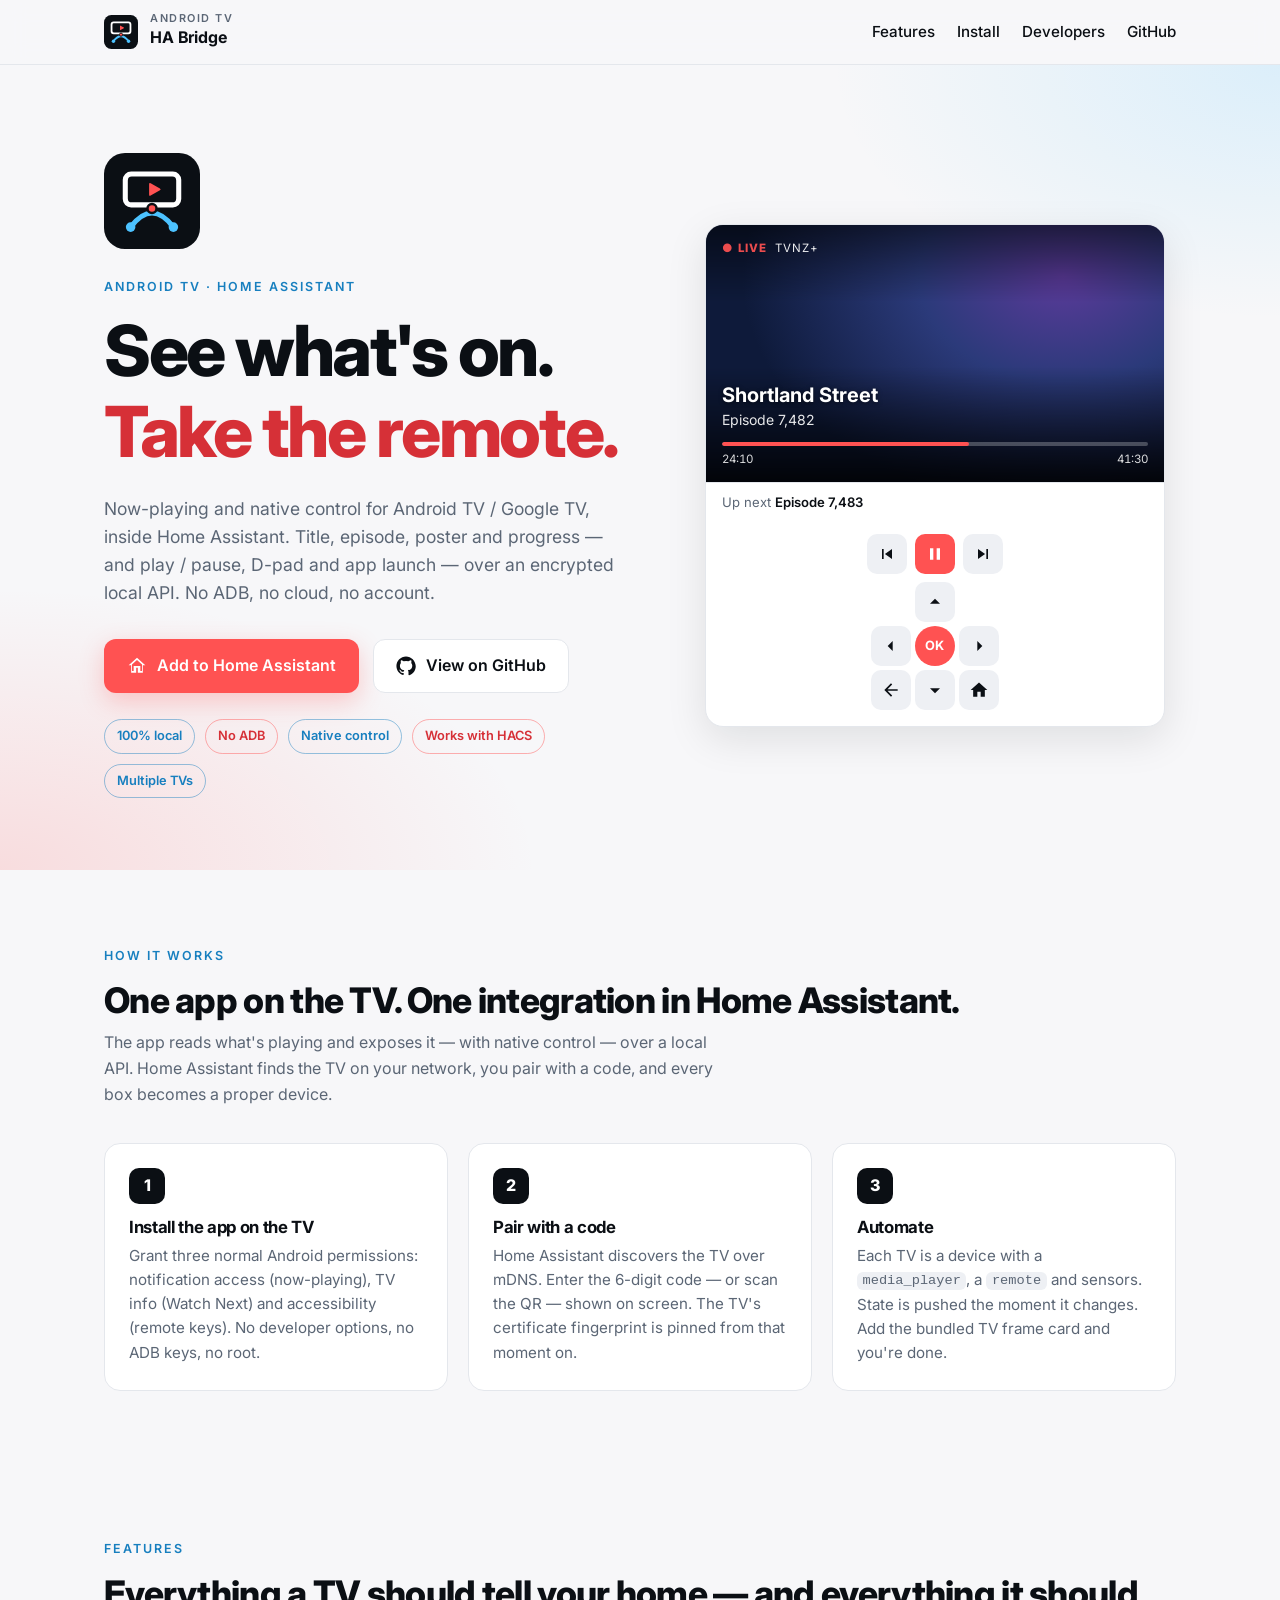
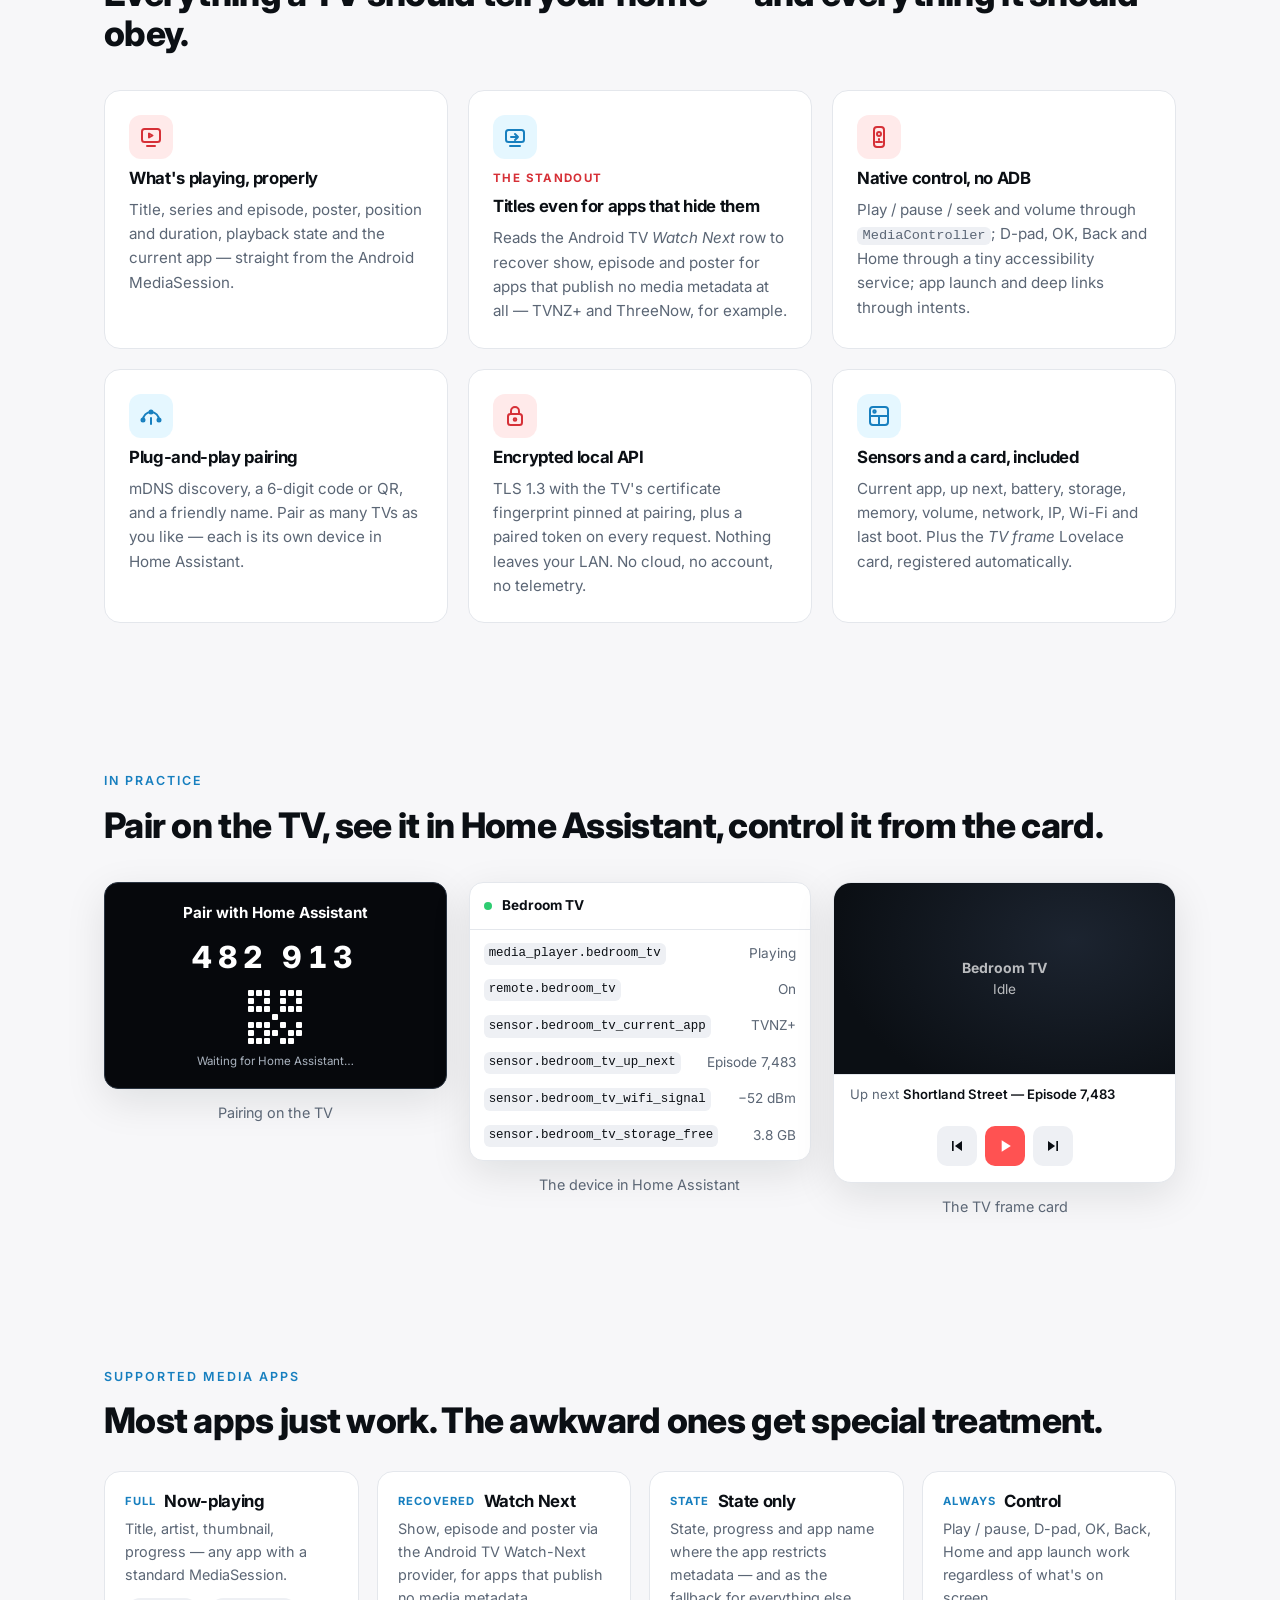
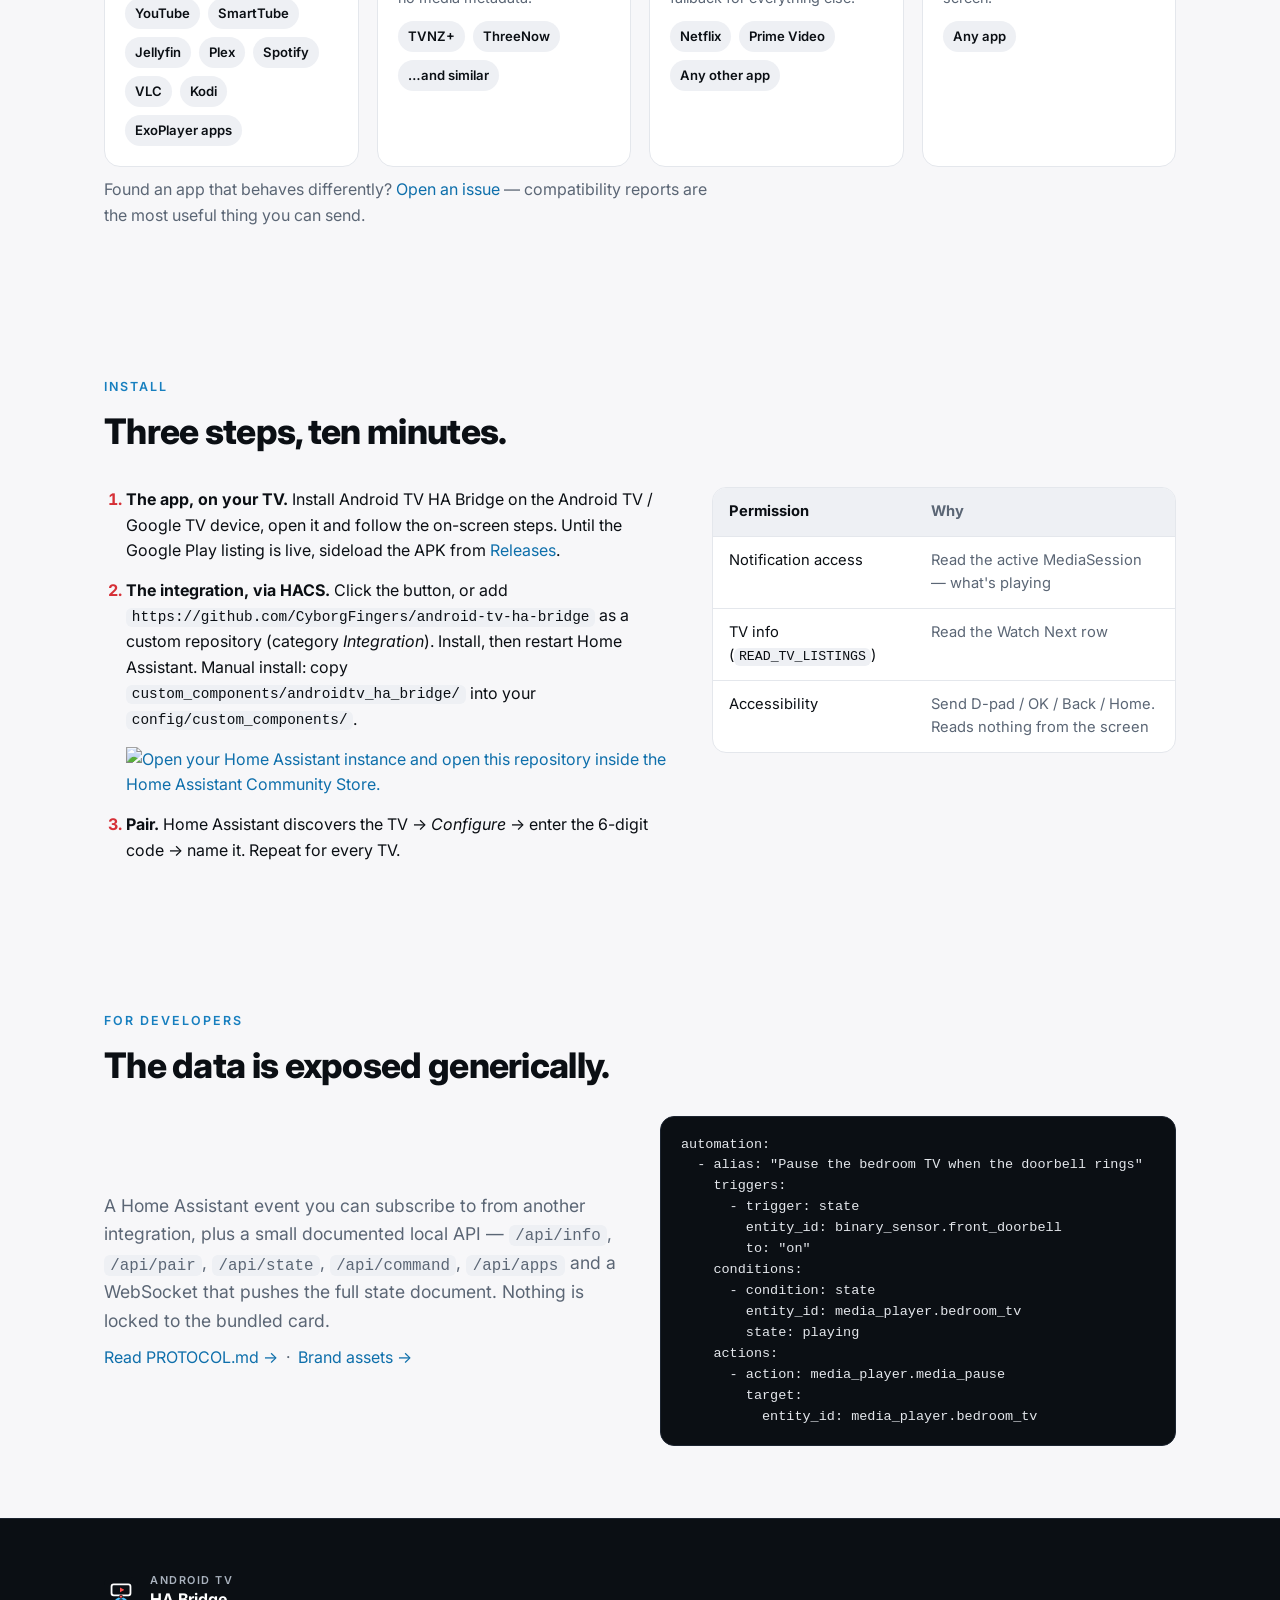
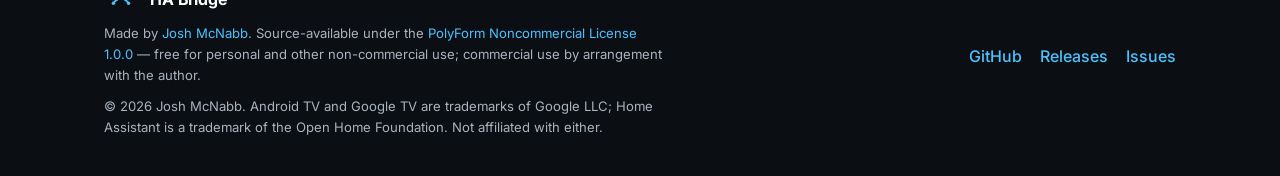
==== docs/index.html @ cc82b9ca "feat: Android TV HA Bridge v0.1.0 Android TV / Google TV app + Home Assistant integration that surfa" ====
<!doctype html>
<html lang="en">
<head>
<meta charset="utf-8">
<meta name="viewport" content="width=device-width, initial-scale=1">
<title>Android TV HA Bridge — See what's on. Take the remote.</title>
<meta name="description" content="Now-playing and native control for Android TV / Google TV inside Home Assistant. 100% local, no ADB, no cloud. Open source by Josh McNabb.">
<meta name="color-scheme" content="light dark">
<meta name="theme-color" content="#0B0F14">
<meta property="og:title" content="Android TV HA Bridge">
<meta property="og:description" content="See what's on. Take the remote. Now-playing and native control for Android TV, inside Home Assistant — 100% local.">
<meta property="og:type" content="website">
<link rel="icon" href="data:image/svg+xml,%3Csvg xmlns=%22http://www.w3.org/2000/svg%22 viewBox=%220 0 128 128%22%3E%3Cpath d=%22M28 0H100A28 28 0 0 1 128 28V100A28 28 0 0 1 100 128H28A28 28 0 0 1 0 100V28A28 28 0 0 1 28 0Z%22 fill=%22%230B0F14%22/%3E%3Cg transform=%22translate(16 14.8) scale(1.5)%22%3E%3Cpath d=%22M13.5 6.5H50.5A7.5 7.5 0 0 1 58 14V31A7.5 7.5 0 0 1 50.5 38.5H13.5A7.5 7.5 0 0 1 6 31V14A7.5 7.5 0 0 1 13.5 6.5Z%22 fill=%22%23FFFFFF%22/%3E%3Cpath d=%22M14 11H50A3.5 3.5 0 0 1 53.5 14.5V30.5A3.5 3.5 0 0 1 50 34H14A3.5 3.5 0 0 1 10.5 30.5V14.5A3.5 3.5 0 0 1 14 11Z%22 fill=%22%230B0F14%22/%3E%3Cpath d=%22M29.43 17.85Q29.43 16.25 30.82 17.04L39.04 21.71Q40.43 22.5 39.04 23.29L30.82 27.96Q29.43 28.75 29.43 27.15Z%22 fill=%22%23FF5252%22/%3E%3Cpath d=%22M13 56Q32 31 51 56%22 fill=%22none%22 stroke=%22%234CC2FF%22 stroke-width=%224.5%22 stroke-linecap=%22round%22/%3E%3Cpath d=%22M8.75 56A4.25 4.25 0 1 0 17.25 56A4.25 4.25 0 1 0 8.75 56Z%22 fill=%22%234CC2FF%22/%3E%3Cpath d=%22M46.75 56A4.25 4.25 0 1 0 55.25 56A4.25 4.25 0 1 0 46.75 56Z%22 fill=%22%234CC2FF%22/%3E%3Cpath d=%22M28 39.5A4 4 0 1 0 36 39.5A4 4 0 1 0 28 39.5Z%22 fill=%22%23FF5252%22 stroke=%22%230B0F14%22 stroke-width=%222.2%22/%3E%3C/g%3E%3C/svg%3E">
<link rel="preconnect" href="https://fonts.googleapis.com">
<link rel="preconnect" href="https://fonts.gstatic.com" crossorigin>
<link rel="stylesheet" href="https://fonts.googleapis.com/css2?family=Inter:wght@400;500;600;700;800&display=swap">
<style>
  /* ---- brand tokens (branding/BRAND.md) ---- */
  :root {
    --ink-950:#0B0F14; --ink-900:#141A22; --ink-800:#1C2430; --ink-700:#2A3441;
    --ink-500:#5B6675; --ink-300:#AAB3BF; --ink-100:#E4E7EC; --paper:#F7F7F9; --white:#FFFFFF;
    --coral-400:#FF5252; --coral-600:#D63037; --coral-700:#B8242B;
    --signal-400:#4CC2FF; --signal-600:#177FBF; --signal-700:#0E6FAB;

    --bg:var(--paper); --surface:var(--white); --border:var(--ink-100);
    --text:var(--ink-950); --muted:var(--ink-500);
    --accent:var(--coral-400); --accent-text:var(--coral-600); --accent-hover:var(--coral-700);
    --link:var(--signal-700); --bridge:var(--signal-600);
    --code-bg:#EEF0F4; --shadow:0 12px 40px rgba(11,15,20,.10);
    --font: Inter, ui-sans-serif, system-ui, -apple-system, "Segoe UI", Roboto, "Helvetica Neue", Arial, sans-serif;
    --mono: ui-monospace, SFMono-Regular, Menlo, Consolas, monospace;
  }
  @media (prefers-color-scheme: dark) {
    :root {
      --bg:var(--ink-950); --surface:var(--ink-900); --border:var(--ink-800);
      --text:var(--white); --muted:var(--ink-300);
      --accent-text:var(--coral-400); --accent-hover:#FF6B6B;
      --link:var(--signal-400); --bridge:var(--signal-400);
      --code-bg:#0F141B; --shadow:0 12px 40px rgba(0,0,0,.45);
    }
  }

  * { box-sizing: border-box; }
  html { scroll-behavior: smooth; }
  body { margin: 0; background: var(--bg); color: var(--text); font: 16px/1.6 var(--font);
    -webkit-font-smoothing: antialiased; text-rendering: optimizeLegibility; }
  a { color: var(--link); text-decoration: none; }
  a:hover { text-decoration: underline; }
  :focus-visible { outline: 3px solid var(--signal-400); outline-offset: 3px; border-radius: 6px; }
  h1, h2, h3 { line-height: 1.15; letter-spacing: -0.02em; margin: 0; }
  h2 { font-size: clamp(1.6rem, 1.2rem + 1.6vw, 2.2rem); font-weight: 800; }
  h3 { font-size: 1.05rem; font-weight: 700; }
  p { margin: 0; }
  code { font-family: var(--mono); font-size: .9em; background: var(--code-bg); padding: .1em .4em; border-radius: 6px; overflow-wrap: anywhere; }
  pre { margin: 0; background: var(--ink-950); color: #E4E7EC; border-radius: 14px; padding: 18px 20px;
    overflow-x: auto; font: 13.5px/1.55 var(--mono); border: 1px solid var(--ink-800); }
  pre code { background: none; padding: 0; font-size: inherit; }
  .wrap { max-width: 1120px; margin: 0 auto; padding: 0 24px; }
  section { padding: 72px 0; }
  .eyebrow { display: inline-block; font-size: .78rem; font-weight: 600; letter-spacing: .16em; text-transform: uppercase; color: var(--bridge); margin-bottom: 14px; }
  .lead { color: var(--muted); font-size: 1.1rem; max-width: 60ch; }
  .muted { color: var(--muted); }
  .kicker { margin-top: 10px; color: var(--muted); max-width: 62ch; }

  /* ---- nav ---- */
  .nav { position: sticky; top: 0; z-index: 10; backdrop-filter: saturate(160%) blur(12px);
    background: color-mix(in srgb, var(--bg) 82%, transparent); border-bottom: 1px solid var(--border); }
  .nav .wrap { display: flex; align-items: center; justify-content: space-between; height: 64px; gap: 16px; }
  .brand { display: flex; align-items: center; gap: 12px; color: var(--text); font-weight: 700; letter-spacing: -0.01em; }
  .brand:hover { text-decoration: none; }
  .brand .mark { width: 34px; height: 34px; }
  .brand small { display: block; font-size: .68rem; font-weight: 600; letter-spacing: .14em; color: var(--muted); line-height: 1.1; }
  .nav nav { display: flex; gap: 22px; font-weight: 500; font-size: .95rem; }
  .nav nav a { color: var(--text); }
  @media (max-width: 640px) { .nav nav a:not(.gh) { display: none; } }

  /* ---- buttons ---- */
  .btn { display: inline-flex; align-items: center; gap: 10px; padding: 13px 22px; border-radius: 12px; font-weight: 600;
    font-size: 1rem; border: 1px solid transparent; transition: transform .06s ease, background .15s ease; }
  .btn:hover { text-decoration: none; transform: translateY(-1px); }
  .btn:active { transform: translateY(0); }
  .btn-primary { background: var(--coral-400); color: var(--white); box-shadow: 0 8px 24px rgba(255,82,82,.28); }
  .btn-primary:hover { background: #FF6B6B; }
  .btn-secondary { background: var(--surface); color: var(--text); border-color: var(--border); }
  .btn-secondary:hover { border-color: var(--muted); }
  .btn svg { width: 20px; height: 20px; fill: currentColor; flex: none; }

  /* ---- hero ---- */
  .hero { padding: 88px 0 72px; position: relative; overflow: hidden; }
  .hero::before { content: ""; position: absolute; inset: 0; pointer-events: none;
    background:
      radial-gradient(60% 50% at 0% 100%, rgba(255,82,82,.16), transparent 70%),
      radial-gradient(50% 45% at 100% 0%, rgba(76,194,255,.16), transparent 70%); }
  .hero .wrap { position: relative; display: grid; grid-template-columns: 1.05fr .95fr; gap: 56px; align-items: center; }
  @media (max-width: 900px) { .hero .wrap { grid-template-columns: 1fr; gap: 40px; } .hero { padding-top: 56px; } }
  .hero .mark-lg { width: 96px; height: 96px; margin-bottom: 24px; display: block; }
  .hero h1 { font-size: clamp(2.5rem, 1.6rem + 4vw, 4.4rem); font-weight: 800; letter-spacing: -0.035em; }
  .hero h1 .accent { color: var(--accent-text); }
  .hero .lead { margin-top: 22px; }
  .cta { display: flex; flex-wrap: wrap; gap: 14px; margin-top: 32px; }
  .chips { display: flex; flex-wrap: wrap; gap: 10px; margin-top: 26px; }
  .chip { font-size: .8rem; font-weight: 600; padding: 6px 12px; border-radius: 999px; border: 1px solid; }
  .chip.blue { color: var(--bridge); border-color: color-mix(in srgb, var(--bridge) 45%, transparent); }
  .chip.coral { color: var(--accent-text); border-color: color-mix(in srgb, var(--coral-400) 45%, transparent); }

  /* ---- TV frame card mockup ---- */
  .tvcard { background: var(--surface); border: 1px solid var(--border); border-radius: 18px; overflow: hidden;
    box-shadow: var(--shadow); font-size: 14px; max-width: 460px; margin: 0 auto; width: 100%; }
  .frame { position: relative; aspect-ratio: 16/9; color: #fff; display: flex; flex-direction: column; justify-content: space-between;
    padding: 14px 16px; background:
      linear-gradient(180deg, rgba(0,0,0,.55) 0%, rgba(0,0,0,0) 30%, rgba(0,0,0,0) 55%, rgba(0,0,0,.85) 100%),
      radial-gradient(70% 90% at 78% 20%, #5b3a9a 0%, #2b3a7a 45%, #0e1a3a 100%); }
  .frame .app { font-size: .72rem; letter-spacing: .08em; text-transform: uppercase; opacity: .92; display: flex; gap: 8px; align-items: center; }
  .frame .live { color: var(--coral-400); font-weight: 800; }
  .frame .title { font-size: 1.25rem; font-weight: 700; line-height: 1.15; text-shadow: 0 1px 4px rgba(0,0,0,.6); }
  .frame .sub { opacity: .9; margin-top: 2px; }
  .bar { height: 4px; border-radius: 2px; background: rgba(255,255,255,.25); margin: 10px 0 4px; overflow: hidden; }
  .bar span { display: block; height: 100%; width: 58%; background: var(--coral-400); border-radius: 2px; }
  .times { display: flex; justify-content: space-between; font-size: .72rem; opacity: .85; font-variant-numeric: tabular-nums; }
  .upnext { padding: 9px 16px; font-size: .82rem; color: var(--muted); border-top: 1px solid var(--border); }
  .upnext b { color: var(--text); font-weight: 600; }
  .controls { display: grid; gap: 8px; padding: 12px 16px 16px; }
  .row { display: flex; justify-content: center; gap: 8px; }
  .k { width: 40px; height: 40px; border-radius: 10px; background: var(--code-bg); display: inline-flex; align-items: center; justify-content: center; }
  .k svg { width: 20px; height: 20px; fill: var(--text); }
  .k.pp { background: var(--coral-400); } .k.pp svg { fill: #fff; }
  .dpad { display: grid; grid-template-columns: repeat(3, 40px); grid-template-rows: repeat(3, 40px); gap: 4px; justify-content: center; }
  .k.ok { border-radius: 50%; background: var(--coral-400); color: #fff; font-weight: 700; font-size: .8rem; }
  .sp { visibility: hidden; }

  /* ---- steps ---- */
  .steps { display: grid; grid-template-columns: repeat(3, 1fr); gap: 20px; margin-top: 36px; }
  @media (max-width: 800px) { .steps { grid-template-columns: 1fr; } }
  .step { background: var(--surface); border: 1px solid var(--border); border-radius: 16px; padding: 24px; }
  .step .n { width: 36px; height: 36px; border-radius: 10px; background: var(--ink-950); color: #fff; display: inline-flex; align-items: center; justify-content: center; font-weight: 800; margin-bottom: 14px; }
  @media (prefers-color-scheme: dark) { .step .n { background: var(--coral-400); } }
  .step p { color: var(--muted); margin-top: 6px; font-size: .95rem; }

  /* ---- features ---- */
  .grid { display: grid; grid-template-columns: repeat(auto-fit, minmax(min(300px, 100%), 1fr)); gap: 20px; margin-top: 36px; }
  .feat { background: var(--surface); border: 1px solid var(--border); border-radius: 16px; padding: 24px; display: flex; flex-direction: column; gap: 10px; }
  .feat .ic { width: 44px; height: 44px; border-radius: 12px; display: inline-flex; align-items: center; justify-content: center;
    background: color-mix(in srgb, var(--coral-400) 12%, transparent); }
  .feat .ic svg { width: 24px; height: 24px; fill: none; stroke: var(--accent-text); stroke-width: 2; stroke-linecap: round; stroke-linejoin: round; }
  .feat .ic.blue { background: color-mix(in srgb, var(--signal-400) 14%, transparent); } .feat .ic.blue svg { stroke: var(--bridge); }
  .feat p { color: var(--muted); font-size: .95rem; }
  .feat .star { font-size: .72rem; font-weight: 700; letter-spacing: .12em; text-transform: uppercase; color: var(--accent-text); }

  /* ---- screens ---- */
  .screens { display: grid; grid-template-columns: repeat(3, 1fr); gap: 22px; margin-top: 36px; align-items: start; }
  @media (max-width: 900px) { .screens { grid-template-columns: 1fr; max-width: 460px; margin-left: auto; margin-right: auto; } }
  .screens > * { min-width: 0; }
  .shot { display: flex; flex-direction: column; gap: 12px; margin: 0; }
  .shot figcaption { font-size: .9rem; color: var(--muted); text-align: center; }
  .tv { background: #06080c; border-radius: 14px; border: 1px solid var(--ink-700); aspect-ratio: 16/9; color: #fff; padding: 18px;
    display: flex; flex-direction: column; align-items: center; justify-content: center; text-align: center; gap: 8px; box-shadow: var(--shadow); }
  .tv .t { font-weight: 700; font-size: .95rem; }
  .tv .code { font-size: 1.9rem; font-weight: 800; letter-spacing: .18em; font-variant-numeric: tabular-nums; }
  .tv .qr { display: grid; grid-template-columns: repeat(7, 6px); gap: 2px; }
  .tv .qr i { width: 6px; height: 6px; background: #fff; border-radius: 1px; }
  .tv .qr i.o { background: transparent; }
  .tv .w { font-size: .72rem; color: var(--ink-300); }
  .ha { background: var(--surface); border: 1px solid var(--border); border-radius: 14px; box-shadow: var(--shadow); overflow: hidden; font-size: .85rem; }
  .ha .hd { padding: 12px 14px; border-bottom: 1px solid var(--border); display: flex; align-items: center; gap: 10px; font-weight: 700; }
  .ha .hd .dot { width: 8px; height: 8px; border-radius: 50%; background: #2ecc71; }
  .ha ul { list-style: none; margin: 0; padding: 6px 0; }
  .ha li { display: flex; justify-content: space-between; gap: 10px; padding: 7px 14px; }
  .ha li code { font-size: .78rem; min-width: 0; overflow: hidden; text-overflow: ellipsis; white-space: nowrap; }
  .ha li span { color: var(--muted); white-space: nowrap; }

  /* ---- apps ---- */
  .apps { display: grid; grid-template-columns: repeat(auto-fit, minmax(min(240px, 100%), 1fr)); gap: 18px; margin-top: 30px; }
  .lvl { background: var(--surface); border: 1px solid var(--border); border-radius: 16px; padding: 20px; }
  .lvl h3 { display: flex; align-items: center; gap: 8px; }
  .lvl .tag { font-size: .7rem; font-weight: 700; letter-spacing: .1em; text-transform: uppercase; color: var(--bridge); }
  .lvl p { color: var(--muted); font-size: .9rem; margin: 6px 0 12px; }
  .lvl .list { display: flex; flex-wrap: wrap; gap: 8px; }
  .lvl .list span { font-size: .82rem; font-weight: 600; padding: 5px 10px; border-radius: 999px; background: var(--code-bg); }

  /* ---- install ---- */
  .install { display: grid; grid-template-columns: 1.1fr .9fr; gap: 40px; align-items: start; margin-top: 36px; }
  @media (max-width: 900px) { .install { grid-template-columns: 1fr; } }
  .install ol { padding-left: 22px; margin: 0; display: grid; gap: 14px; }
  .install li::marker { font-weight: 700; color: var(--accent-text); }
  .install .badge { margin: 14px 0 0; display: block; }
  .install .badge img { display: block; max-width: 100%; height: auto; }
  .perm { border: 1px solid var(--border); border-radius: 14px; overflow: hidden; background: var(--surface); }
  .perm div { display: grid; grid-template-columns: 1fr 1.2fr; gap: 12px; padding: 12px 16px; font-size: .92rem; border-top: 1px solid var(--border); }
  .perm div:first-child { border-top: 0; font-weight: 700; background: var(--code-bg); }
  .perm div span:last-child { color: var(--muted); }

  /* ---- dev ---- */
  .dev { display: grid; grid-template-columns: 1fr 1fr; gap: 40px; align-items: center; margin-top: 30px; }
  .dev > *, .install > *, .hero .wrap > * { min-width: 0; } /* let the code block scroll instead of widening its grid track */
  @media (max-width: 900px) { .dev { grid-template-columns: 1fr; } }

  /* ---- footer ---- */
  footer { background: var(--ink-950); color: var(--ink-300); padding: 56px 0 40px; border-top: 1px solid var(--ink-800); }
  footer .wrap { display: grid; grid-template-columns: 1fr auto; gap: 24px; align-items: center; }
  @media (max-width: 720px) { footer .wrap { grid-template-columns: 1fr; } }
  footer a { color: var(--signal-400); }
  footer .brand { color: #fff; }
  footer .brand small { color: var(--ink-300); }
  footer .fine { font-size: .82rem; margin-top: 10px; max-width: 70ch; }
  footer .links { display: flex; gap: 18px; font-weight: 500; }
  @media (prefers-reduced-motion: reduce) { html { scroll-behavior: auto; } .btn { transition: none; } }
</style>
</head>
<body>

<svg width="0" height="0" style="position:absolute" aria-hidden="true">
  <symbol id="mark" viewBox="0 0 64 64">
    <path d="M13.5 6.5H50.5A7.5 7.5 0 0 1 58 14V31A7.5 7.5 0 0 1 50.5 38.5H13.5A7.5 7.5 0 0 1 6 31V14A7.5 7.5 0 0 1 13.5 6.5Z" fill="var(--mark-fg, #fff)"/>
    <path d="M14 11H50A3.5 3.5 0 0 1 53.5 14.5V30.5A3.5 3.5 0 0 1 50 34H14A3.5 3.5 0 0 1 10.5 30.5V14.5A3.5 3.5 0 0 1 14 11Z" fill="var(--mark-bg, #0B0F14)"/>
    <path d="M29.43 17.85Q29.43 16.25 30.82 17.04L39.04 21.71Q40.43 22.5 39.04 23.29L30.82 27.96Q29.43 28.75 29.43 27.15Z" fill="#FF5252"/>
    <path d="M13 56Q32 31 51 56" fill="none" stroke="var(--mark-bridge, #4CC2FF)" stroke-width="4.5" stroke-linecap="round"/>
    <path d="M8.75 56A4.25 4.25 0 1 0 17.25 56A4.25 4.25 0 1 0 8.75 56Z" fill="var(--mark-bridge, #4CC2FF)"/>
    <path d="M46.75 56A4.25 4.25 0 1 0 55.25 56A4.25 4.25 0 1 0 46.75 56Z" fill="var(--mark-bridge, #4CC2FF)"/>
    <path d="M28 39.5A4 4 0 1 0 36 39.5A4 4 0 1 0 28 39.5Z" fill="#FF5252" stroke="var(--mark-bg, #0B0F14)" stroke-width="2.2"/>
  </symbol>
  <symbol id="tile" viewBox="0 0 128 128">
    <path d="M28 0H100A28 28 0 0 1 128 28V100A28 28 0 0 1 100 128H28A28 28 0 0 1 0 100V28A28 28 0 0 1 28 0Z" fill="#0B0F14"/>
    <use href="#mark" x="16" y="14.8" width="96" height="96"/>
  </symbol>
</svg>

<header class="nav">
  <div class="wrap">
    <a class="brand" href="#top" aria-label="Android TV HA Bridge — home">
      <svg class="mark" aria-hidden="true"><use href="#tile"/></svg>
      <span><small>ANDROID TV</small>HA Bridge</span>
    </a>
    <nav aria-label="Site">
      <a href="#features">Features</a>
      <a href="#install">Install</a>
      <a href="#developers">Developers</a>
      <a class="gh" href="https://github.com/CyborgFingers/android-tv-ha-bridge">GitHub</a>
    </nav>
  </div>
</header>

<main id="top">
  <section class="hero">
    <div class="wrap">
      <div>
        <svg class="mark-lg" role="img" aria-label="Android TV HA Bridge mark"><use href="#tile"/></svg>
        <span class="eyebrow">Android TV · Home Assistant</span>
        <h1>See what's on.<br><span class="accent">Take the remote.</span></h1>
        <p class="lead">Now-playing and native control for Android TV / Google TV, inside Home Assistant. Title, episode, poster and progress — and play / pause, D-pad and app launch — over an encrypted local API. No ADB, no cloud, no account.</p>
        <div class="cta">
          <a class="btn btn-primary" href="https://my.home-assistant.io/redirect/hacs_repository/?owner=CyborgFingers&amp;repository=android-tv-ha-bridge&amp;category=integration">
            <svg viewBox="0 0 24 24" aria-hidden="true"><path d="M12 2 2 11h3v9h6v-6h2v6h6v-9h3L12 2zm0 2.7 6 5.4V18h-2v-6H8v6H6V10.1l6-5.4z"/></svg>
            Add to Home Assistant
          </a>
          <a class="btn btn-secondary" href="https://github.com/CyborgFingers/android-tv-ha-bridge">
            <svg viewBox="0 0 24 24" aria-hidden="true"><path d="M12 .5C5.7.5.5 5.7.5 12c0 5.1 3.3 9.4 7.9 10.9.6.1.8-.3.8-.6v-2c-3.2.7-3.9-1.4-3.9-1.4-.5-1.3-1.3-1.7-1.3-1.7-1-.7.1-.7.1-.7 1.2.1 1.8 1.2 1.8 1.2 1 1.8 2.7 1.3 3.4 1 .1-.8.4-1.3.7-1.6-2.6-.3-5.3-1.3-5.3-5.7 0-1.3.5-2.3 1.2-3.1-.1-.3-.5-1.5.1-3.1 0 0 1-.3 3.2 1.2a11 11 0 0 1 5.8 0c2.2-1.5 3.2-1.2 3.2-1.2.6 1.6.2 2.8.1 3.1.8.8 1.2 1.8 1.2 3.1 0 4.4-2.7 5.4-5.3 5.7.4.4.8 1.1.8 2.2v3.2c0 .3.2.7.8.6 4.6-1.5 7.9-5.8 7.9-10.9C23.5 5.7 18.3.5 12 .5z"/></svg>
            View on GitHub
          </a>
        </div>
        <div class="chips" aria-label="Highlights">
          <span class="chip blue">100% local</span>
          <span class="chip coral">No ADB</span>
          <span class="chip blue">Native control</span>
          <span class="chip coral">Works with HACS</span>
          <span class="chip blue">Multiple TVs</span>
        </div>
      </div>

      <div class="tvcard" role="img" aria-label="Mockup of the TV frame card: Shortland Street playing on TVNZ+, 24:10 of 41:30, with transport controls and a D-pad">
        <div class="frame">
          <div class="app"><span class="live">● LIVE</span><span>TVNZ+</span></div>
          <div>
            <div class="title">Shortland Street</div>
            <div class="sub">Episode 7,482</div>
            <div class="bar"><span></span></div>
            <div class="times"><span>24:10</span><span>41:30</span></div>
          </div>
        </div>
        <div class="upnext">Up next <b>Episode 7,483</b></div>
        <div class="controls" aria-hidden="true">
          <div class="row">
            <span class="k"><svg viewBox="0 0 24 24"><path d="M6 6h2v12H6zm3.5 6l8.5 6V6z"/></svg></span>
            <span class="k pp"><svg viewBox="0 0 24 24"><path d="M6 5h4v14H6zm8 0h4v14h-4z"/></svg></span>
            <span class="k"><svg viewBox="0 0 24 24"><path d="M16 6h2v12h-2zM6 18l8.5-6L6 6z"/></svg></span>
          </div>
          <div class="dpad">
            <span class="sp"></span><span class="k"><svg viewBox="0 0 24 24"><path d="M12 8l6 6H6z"/></svg></span><span class="sp"></span>
            <span class="k"><svg viewBox="0 0 24 24"><path d="M8 12l6-6v12z"/></svg></span><span class="k ok">OK</span><span class="k"><svg viewBox="0 0 24 24"><path d="M16 12l-6 6V6z"/></svg></span>
            <span class="k"><svg viewBox="0 0 24 24"><path d="M20 11H7.8l5.6-5.6L12 4l-8 8 8 8 1.4-1.4L7.8 13H20z"/></svg></span><span class="k"><svg viewBox="0 0 24 24"><path d="M12 16l-6-6h12z"/></svg></span><span class="k"><svg viewBox="0 0 24 24"><path d="M10 20v-6h4v6h5v-8h3L12 3 2 12h3v8z"/></svg></span>
          </div>
        </div>
      </div>
    </div>
  </section>

  <section id="how">
    <div class="wrap">
      <span class="eyebrow">How it works</span>
      <h2>One app on the TV. One integration in Home Assistant.</h2>
      <p class="kicker">The app reads what's playing and exposes it — with native control — over a local API. Home Assistant finds the TV on your network, you pair with a code, and every box becomes a proper device.</p>
      <div class="steps">
        <div class="step"><span class="n">1</span><h3>Install the app on the TV</h3><p>Grant three normal Android permissions: notification access (now-playing), TV info (Watch Next) and accessibility (remote keys). No developer options, no ADB keys, no root.</p></div>
        <div class="step"><span class="n">2</span><h3>Pair with a code</h3><p>Home Assistant discovers the TV over mDNS. Enter the 6-digit code — or scan the QR — shown on screen. The TV's certificate fingerprint is pinned from that moment on.</p></div>
        <div class="step"><span class="n">3</span><h3>Automate</h3><p>Each TV is a device with a <code>media_player</code>, a <code>remote</code> and sensors. State is pushed the moment it changes. Add the bundled TV frame card and you're done.</p></div>
      </div>
    </div>
  </section>

  <section id="features">
    <div class="wrap">
      <span class="eyebrow">Features</span>
      <h2>Everything a TV should tell your home — and everything it should obey.</h2>
      <div class="grid">
        <div class="feat">
          <span class="ic"><svg viewBox="0 0 24 24"><rect x="3" y="4" width="18" height="13" rx="2.5"/><path d="M10 8.5v4l3.5-2z"/><path d="M8 21h8"/></svg></span>
          <h3>What's playing, properly</h3>
          <p>Title, series and episode, poster, position and duration, playback state and the current app — straight from the Android MediaSession.</p>
        </div>
        <div class="feat">
          <span class="ic blue"><svg viewBox="0 0 24 24"><rect x="3" y="5" width="18" height="12" rx="2.5"/><path d="M7 21h10M12 9l3 3-3 3M8 12h7"/></svg></span>
          <span class="star">The standout</span>
          <h3>Titles even for apps that hide them</h3>
          <p>Reads the Android TV <em>Watch Next</em> row to recover show, episode and poster for apps that publish no media metadata at all — TVNZ+ and ThreeNow, for example.</p>
        </div>
        <div class="feat">
          <span class="ic"><svg viewBox="0 0 24 24"><rect x="7" y="2" width="10" height="20" rx="3"/><circle cx="12" cy="9" r="2"/><path d="M12 14v1M9 17h6"/></svg></span>
          <h3>Native control, no ADB</h3>
          <p>Play / pause / seek and volume through <code>MediaController</code>; D-pad, OK, Back and Home through a tiny accessibility service; app launch and deep links through intents.</p>
        </div>
        <div class="feat">
          <span class="ic blue"><svg viewBox="0 0 24 24"><path d="M4 16a8 8 0 0 1 16 0"/><circle cx="4" cy="16" r="1.5"/><circle cx="20" cy="16" r="1.5"/><circle cx="12" cy="8" r="1.5"/><path d="M12 20v-6"/></svg></span>
          <h3>Plug-and-play pairing</h3>
          <p>mDNS discovery, a 6-digit code or QR, and a friendly name. Pair as many TVs as you like — each is its own device in Home Assistant.</p>
        </div>
        <div class="feat">
          <span class="ic"><svg viewBox="0 0 24 24"><rect x="5" y="10" width="14" height="11" rx="2.5"/><path d="M8 10V7a4 4 0 0 1 8 0v3"/><circle cx="12" cy="15.5" r="1.3"/></svg></span>
          <h3>Encrypted local API</h3>
          <p>TLS 1.3 with the TV's certificate fingerprint pinned at pairing, plus a paired token on every request. Nothing leaves your LAN. No cloud, no account, no telemetry.</p>
        </div>
        <div class="feat">
          <span class="ic blue"><svg viewBox="0 0 24 24"><rect x="3" y="3" width="18" height="18" rx="3"/><path d="M3 12h18M12 12v9"/><circle cx="7.5" cy="7.5" r="1.2"/></svg></span>
          <h3>Sensors and a card, included</h3>
          <p>Current app, up next, battery, storage, memory, volume, network, IP, Wi-Fi and last boot. Plus the <em>TV frame</em> Lovelace card, registered automatically.</p>
        </div>
      </div>
    </div>
  </section>

  <section id="screens">
    <div class="wrap">
      <span class="eyebrow">In practice</span>
      <h2>Pair on the TV, see it in Home Assistant, control it from the card.</h2>
      <div class="screens">
        <figure class="shot">
          <div class="tv" role="img" aria-label="Mockup of the pairing screen on the TV showing a 6-digit code and a QR code">
            <div class="t">Pair with Home Assistant</div>
            <div class="code">482 913</div>
            <div class="qr" aria-hidden="true">
              <i></i><i></i><i></i><i class="o"></i><i></i><i></i><i></i>
              <i></i><i class="o"></i><i></i><i class="o"></i><i></i><i class="o"></i><i></i>
              <i></i><i></i><i></i><i class="o"></i><i></i><i></i><i></i>
              <i class="o"></i><i class="o"></i><i class="o"></i><i></i><i class="o"></i><i class="o"></i><i class="o"></i>
              <i></i><i></i><i></i><i class="o"></i><i></i><i class="o"></i><i></i>
              <i></i><i class="o"></i><i></i><i></i><i class="o"></i><i></i><i></i>
              <i></i><i></i><i></i><i class="o"></i><i></i><i></i><i class="o"></i>
            </div>
            <div class="w">Waiting for Home Assistant…</div>
          </div>
          <figcaption>Pairing on the TV</figcaption>
        </figure>
        <figure class="shot">
          <div class="ha" role="img" aria-label="Mockup of the device page in Home Assistant listing the media player, remote and sensor entities of Bedroom TV">
            <div class="hd"><span class="dot"></span>Bedroom TV</div>
            <ul>
              <li><code>media_player.bedroom_tv</code><span>Playing</span></li>
              <li><code>remote.bedroom_tv</code><span>On</span></li>
              <li><code>sensor.bedroom_tv_current_app</code><span>TVNZ+</span></li>
              <li><code>sensor.bedroom_tv_up_next</code><span>Episode 7,483</span></li>
              <li><code>sensor.bedroom_tv_wifi_signal</code><span>−52 dBm</span></li>
              <li><code>sensor.bedroom_tv_storage_free</code><span>3.8 GB</span></li>
            </ul>
          </div>
          <figcaption>The device in Home Assistant</figcaption>
        </figure>
        <figure class="shot">
          <div class="tvcard" style="max-width:none" role="img" aria-label="Mockup of the TV frame card in its idle state, with Up next shown">
            <div class="frame" style="background:radial-gradient(70% 90% at 70% 30%, #1c2430 0%, #0b0f14 100%); align-items:center; justify-content:center">
              <div style="text-align:center; opacity:.7"><div style="font-weight:700">Bedroom TV</div><div style="font-size:.85rem">Idle</div></div>
            </div>
            <div class="upnext">Up next <b>Shortland Street — Episode 7,483</b></div>
            <div class="controls" aria-hidden="true">
              <div class="row">
                <span class="k"><svg viewBox="0 0 24 24"><path d="M6 6h2v12H6zm3.5 6l8.5 6V6z"/></svg></span>
                <span class="k pp"><svg viewBox="0 0 24 24"><path d="M8 5v14l11-7z"/></svg></span>
                <span class="k"><svg viewBox="0 0 24 24"><path d="M16 6h2v12h-2zM6 18l8.5-6L6 6z"/></svg></span>
              </div>
            </div>
          </div>
          <figcaption>The TV frame card</figcaption>
        </figure>
      </div>
    </div>
  </section>

  <section id="apps">
    <div class="wrap">
      <span class="eyebrow">Supported media apps</span>
      <h2>Most apps just work. The awkward ones get special treatment.</h2>
      <div class="apps">
        <div class="lvl"><h3><span class="tag">Full</span>Now-playing</h3><p>Title, artist, thumbnail, progress — any app with a standard MediaSession.</p><div class="list"><span>YouTube</span><span>SmartTube</span><span>Jellyfin</span><span>Plex</span><span>Spotify</span><span>VLC</span><span>Kodi</span><span>ExoPlayer apps</span></div></div>
        <div class="lvl"><h3><span class="tag">Recovered</span>Watch Next</h3><p>Show, episode and poster via the Android TV Watch-Next provider, for apps that publish no media metadata.</p><div class="list"><span>TVNZ+</span><span>ThreeNow</span><span>…and similar</span></div></div>
        <div class="lvl"><h3><span class="tag">State</span>State only</h3><p>State, progress and app name where the app restricts metadata — and as the fallback for everything else.</p><div class="list"><span>Netflix</span><span>Prime Video</span><span>Any other app</span></div></div>
        <div class="lvl"><h3><span class="tag">Always</span>Control</h3><p>Play / pause, D-pad, OK, Back, Home and app launch work regardless of what's on screen.</p><div class="list"><span>Any app</span></div></div>
      </div>
      <p class="kicker">Found an app that behaves differently? <a href="https://github.com/CyborgFingers/android-tv-ha-bridge/issues">Open an issue</a> — compatibility reports are the most useful thing you can send.</p>
    </div>
  </section>

  <section id="install">
    <div class="wrap">
      <span class="eyebrow">Install</span>
      <h2>Three steps, ten minutes.</h2>
      <div class="install">
        <ol>
          <li><strong>The app, on your TV.</strong> Install Android TV HA Bridge on the Android TV / Google TV device, open it and follow the on-screen steps. Until the Google Play listing is live, sideload the APK from <a href="https://github.com/CyborgFingers/android-tv-ha-bridge/releases">Releases</a>.</li>
          <li><strong>The integration, via HACS.</strong> Click the button, or add <code>https://github.com/CyborgFingers/android-tv-ha-bridge</code> as a custom repository (category <em>Integration</em>). Install, then restart Home Assistant. Manual install: copy <code>custom_components/androidtv_ha_bridge/</code> into your <code>config/custom_components/</code>.
            <a class="badge" href="https://my.home-assistant.io/redirect/hacs_repository/?owner=CyborgFingers&amp;repository=android-tv-ha-bridge&amp;category=integration"><img src="https://my.home-assistant.io/badges/hacs_repository.svg" alt="Open your Home Assistant instance and open this repository inside the Home Assistant Community Store." loading="lazy"></a>
          </li>
          <li><strong>Pair.</strong> Home Assistant discovers the TV → <em>Configure</em> → enter the 6-digit code → name it. Repeat for every TV.</li>
        </ol>
        <div class="perm" role="table" aria-label="Permissions the app asks for">
          <div role="row"><span role="columnheader">Permission</span><span role="columnheader">Why</span></div>
          <div role="row"><span role="cell">Notification access</span><span role="cell">Read the active MediaSession — what's playing</span></div>
          <div role="row"><span role="cell">TV info (<code>READ_TV_LISTINGS</code>)</span><span role="cell">Read the Watch Next row</span></div>
          <div role="row"><span role="cell">Accessibility</span><span role="cell">Send D-pad / OK / Back / Home. Reads nothing from the screen</span></div>
        </div>
      </div>
    </div>
  </section>

  <section id="developers">
    <div class="wrap">
      <span class="eyebrow">For developers</span>
      <h2>The data is exposed generically.</h2>
      <div class="dev">
        <div>
          <p class="lead">A Home Assistant event you can subscribe to from another integration, plus a small documented local API — <code>/api/info</code>, <code>/api/pair</code>, <code>/api/state</code>, <code>/api/command</code>, <code>/api/apps</code> and a WebSocket that pushes the full state document. Nothing is locked to the bundled card.</p>
          <p class="kicker"><a href="https://github.com/CyborgFingers/android-tv-ha-bridge/blob/main/PROTOCOL.md">Read PROTOCOL.md →</a> &nbsp;·&nbsp; <a href="https://github.com/CyborgFingers/android-tv-ha-bridge/blob/main/branding/BRAND.md">Brand assets →</a></p>
        </div>
<pre><code>automation:
  - alias: "Pause the bedroom TV when the doorbell rings"
    triggers:
      - trigger: state
        entity_id: binary_sensor.front_doorbell
        to: "on"
    conditions:
      - condition: state
        entity_id: media_player.bedroom_tv
        state: playing
    actions:
      - action: media_player.media_pause
        target:
          entity_id: media_player.bedroom_tv</code></pre>
      </div>
    </div>
  </section>
</main>

<footer>
  <div class="wrap">
    <div>
      <a class="brand" href="#top"><svg class="mark" aria-hidden="true"><use href="#tile"/></svg><span><small>ANDROID TV</small>HA Bridge</span></a>
      <p class="fine">Made by <a href="https://github.com/CyborgFingers">Josh McNabb</a>. Source-available under the <a href="https://github.com/CyborgFingers/android-tv-ha-bridge/blob/main/LICENSE">PolyForm Noncommercial License 1.0.0</a> — free for personal and other non-commercial use; commercial use by arrangement with the author.</p>
      <p class="fine">© 2026 Josh McNabb. Android TV and Google TV are trademarks of Google LLC; Home Assistant is a trademark of the Open Home Foundation. Not affiliated with either.</p>
    </div>
    <div class="links">
      <a href="https://github.com/CyborgFingers/android-tv-ha-bridge">GitHub</a>
      <a href="https://github.com/CyborgFingers/android-tv-ha-bridge/releases">Releases</a>
      <a href="https://github.com/CyborgFingers/android-tv-ha-bridge/issues">Issues</a>
    </div>
  </div>
</footer>

</body>
</html>
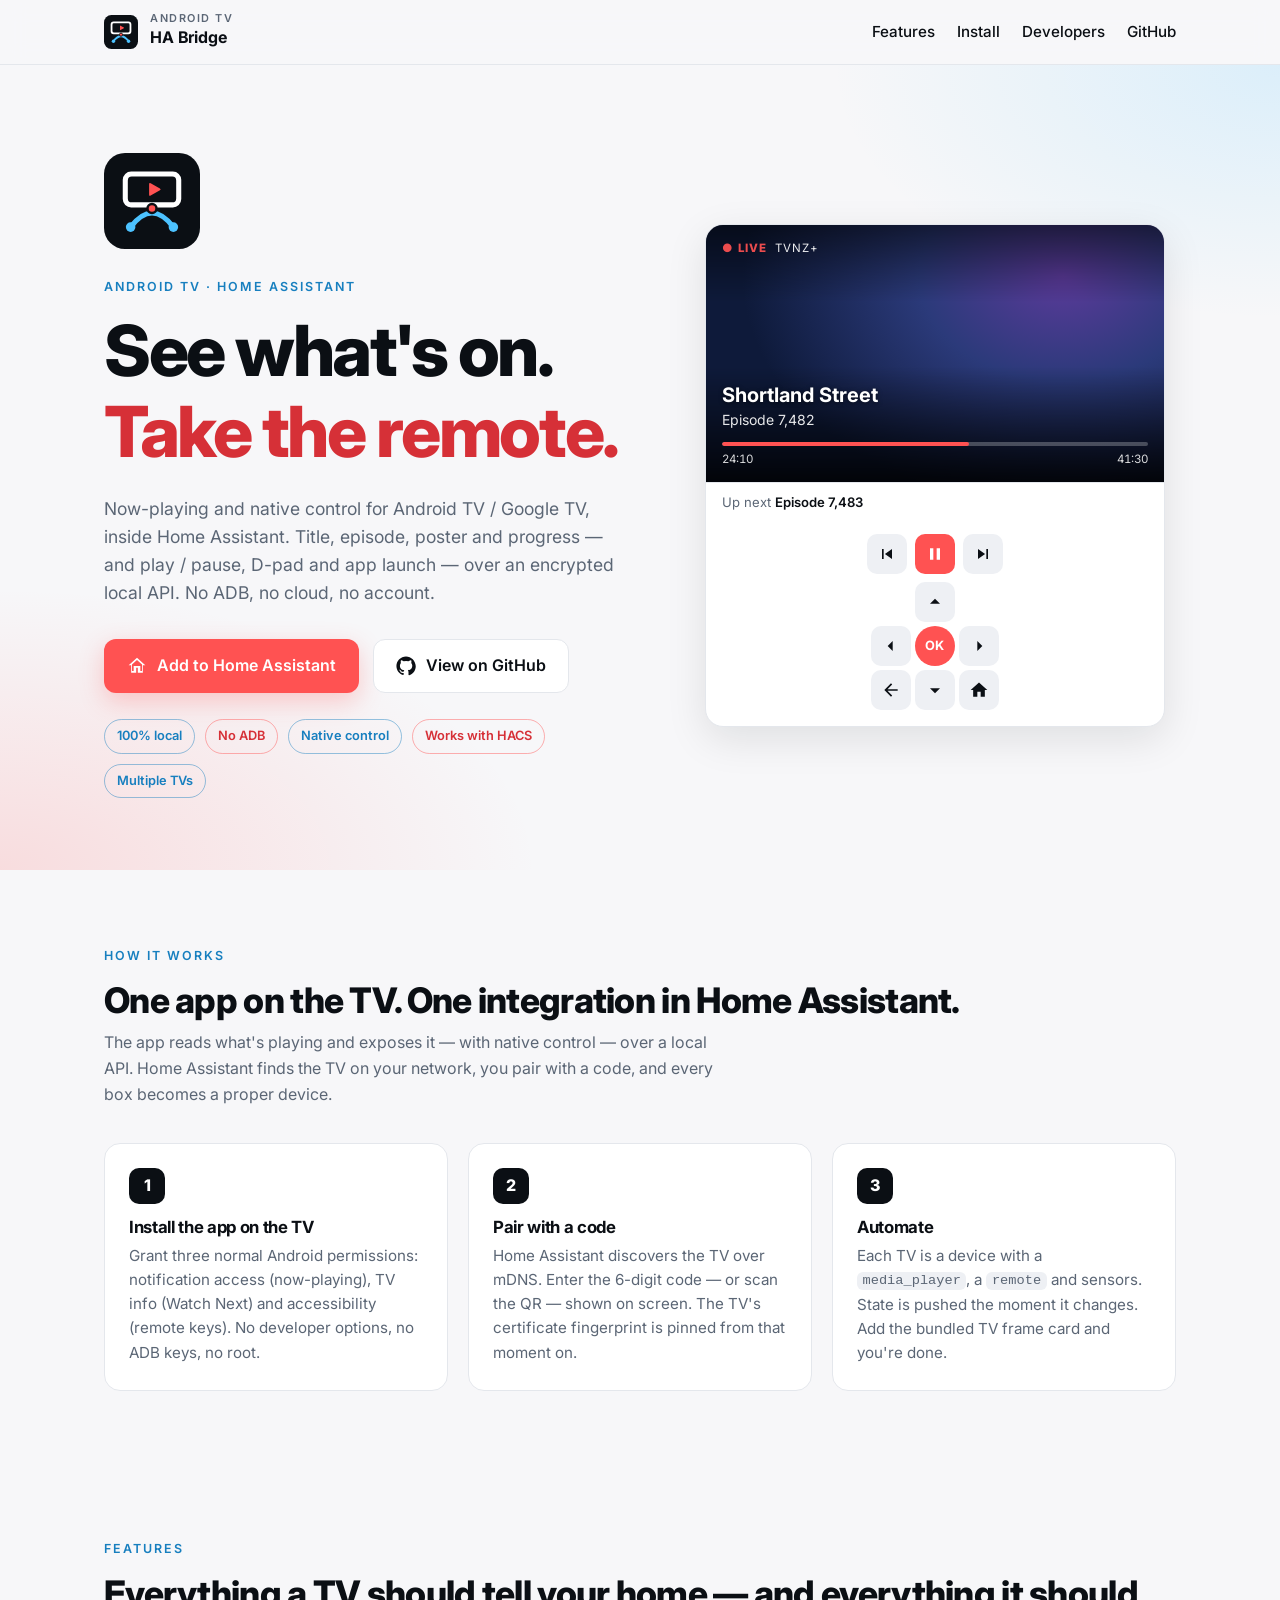
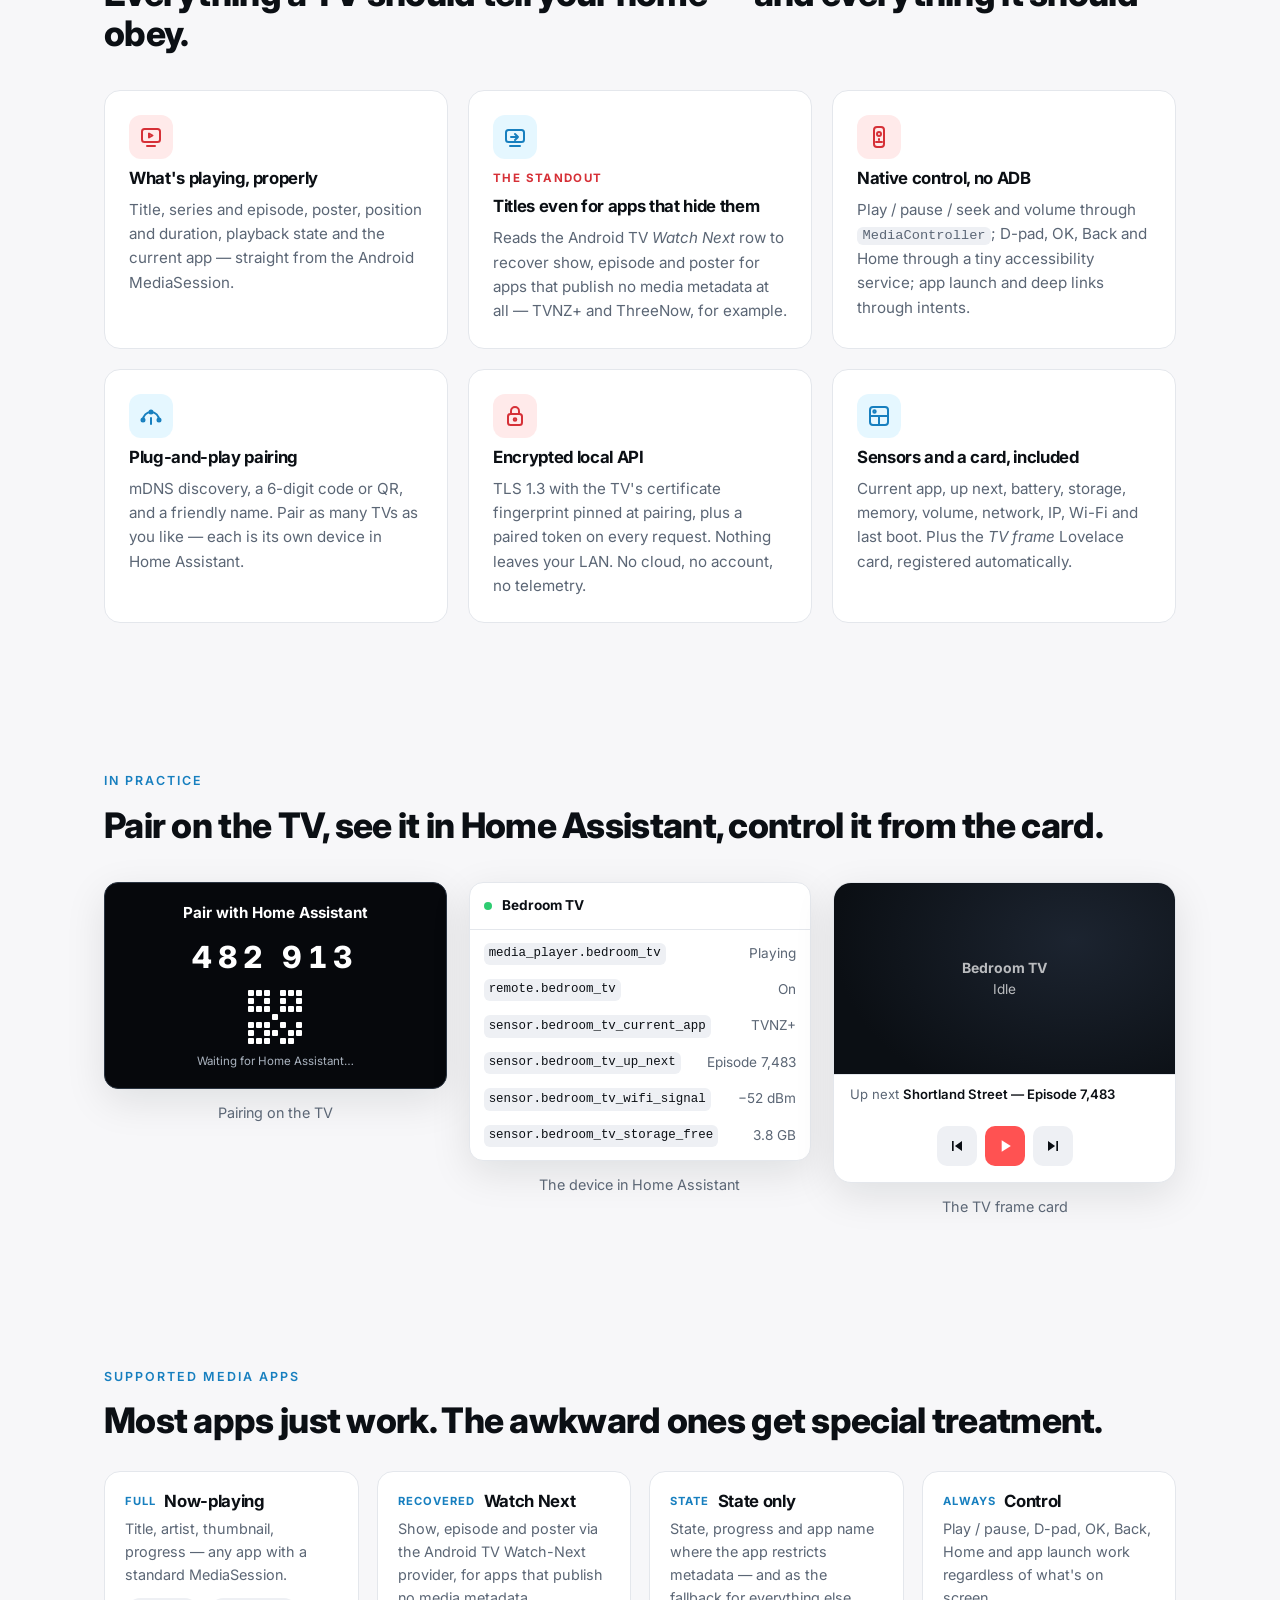
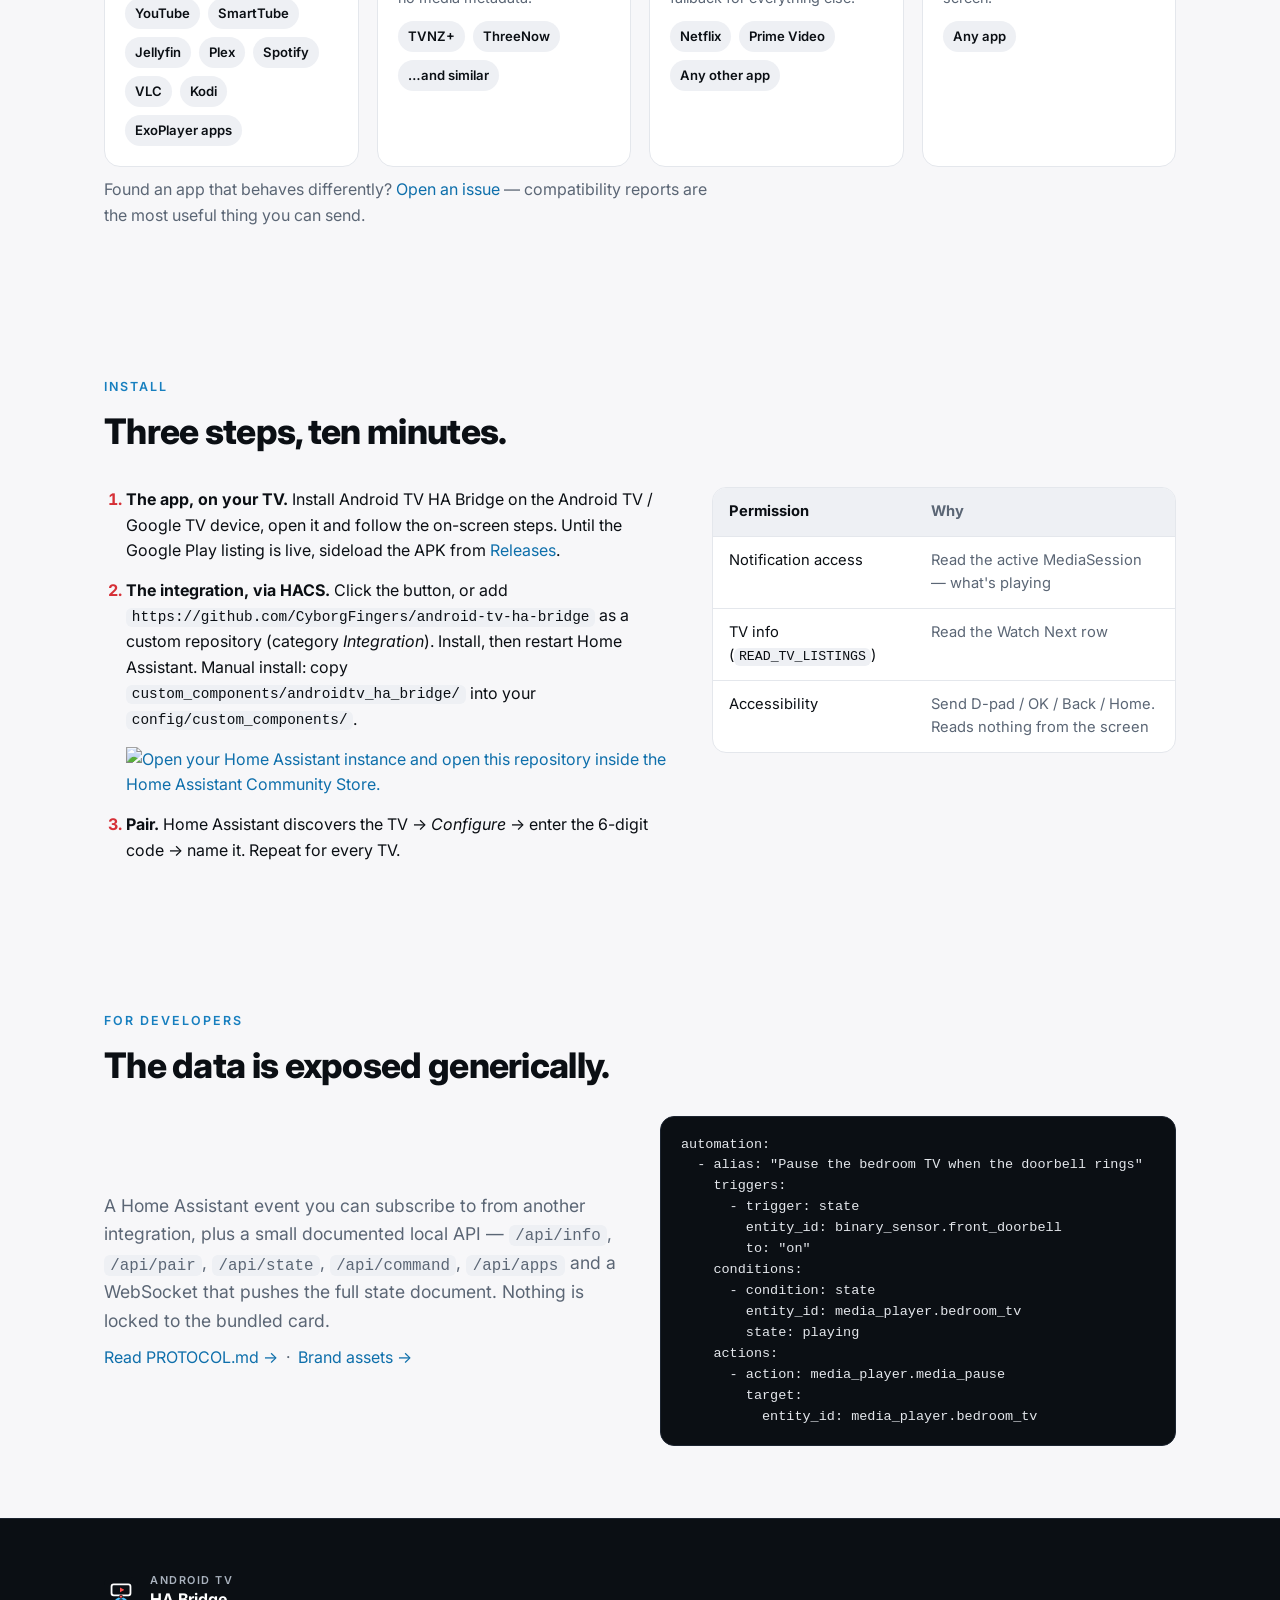
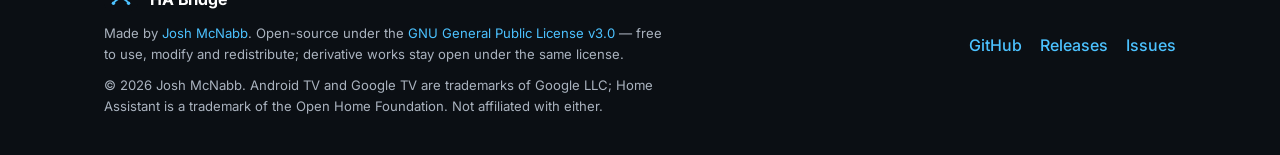
==== commit ae5fe750: "license: switch to GPL-3.0 (recognized OSS; unblocks HACS listing) PolyForm Noncommercial isn't iden" ====
--- a/docs/index.html
+++ b/docs/index.html
@@ -470,7 +470,7 @@
   <div class="wrap">
     <div>
       <a class="brand" href="#top"><svg class="mark" aria-hidden="true"><use href="#tile"/></svg><span><small>ANDROID TV</small>HA Bridge</span></a>
-      <p class="fine">Made by <a href="https://github.com/CyborgFingers">Josh McNabb</a>. Source-available under the <a href="https://github.com/CyborgFingers/android-tv-ha-bridge/blob/main/LICENSE">PolyForm Noncommercial License 1.0.0</a> — free for personal and other non-commercial use; commercial use by arrangement with the author.</p>
+      <p class="fine">Made by <a href="https://github.com/CyborgFingers">Josh McNabb</a>. Open-source under the <a href="https://github.com/CyborgFingers/android-tv-ha-bridge/blob/main/LICENSE">GNU General Public License v3.0</a> — free to use, modify and redistribute; derivative works stay open under the same license.</p>
       <p class="fine">© 2026 Josh McNabb. Android TV and Google TV are trademarks of Google LLC; Home Assistant is a trademark of the Open Home Foundation. Not affiliated with either.</p>
     </div>
     <div class="links">
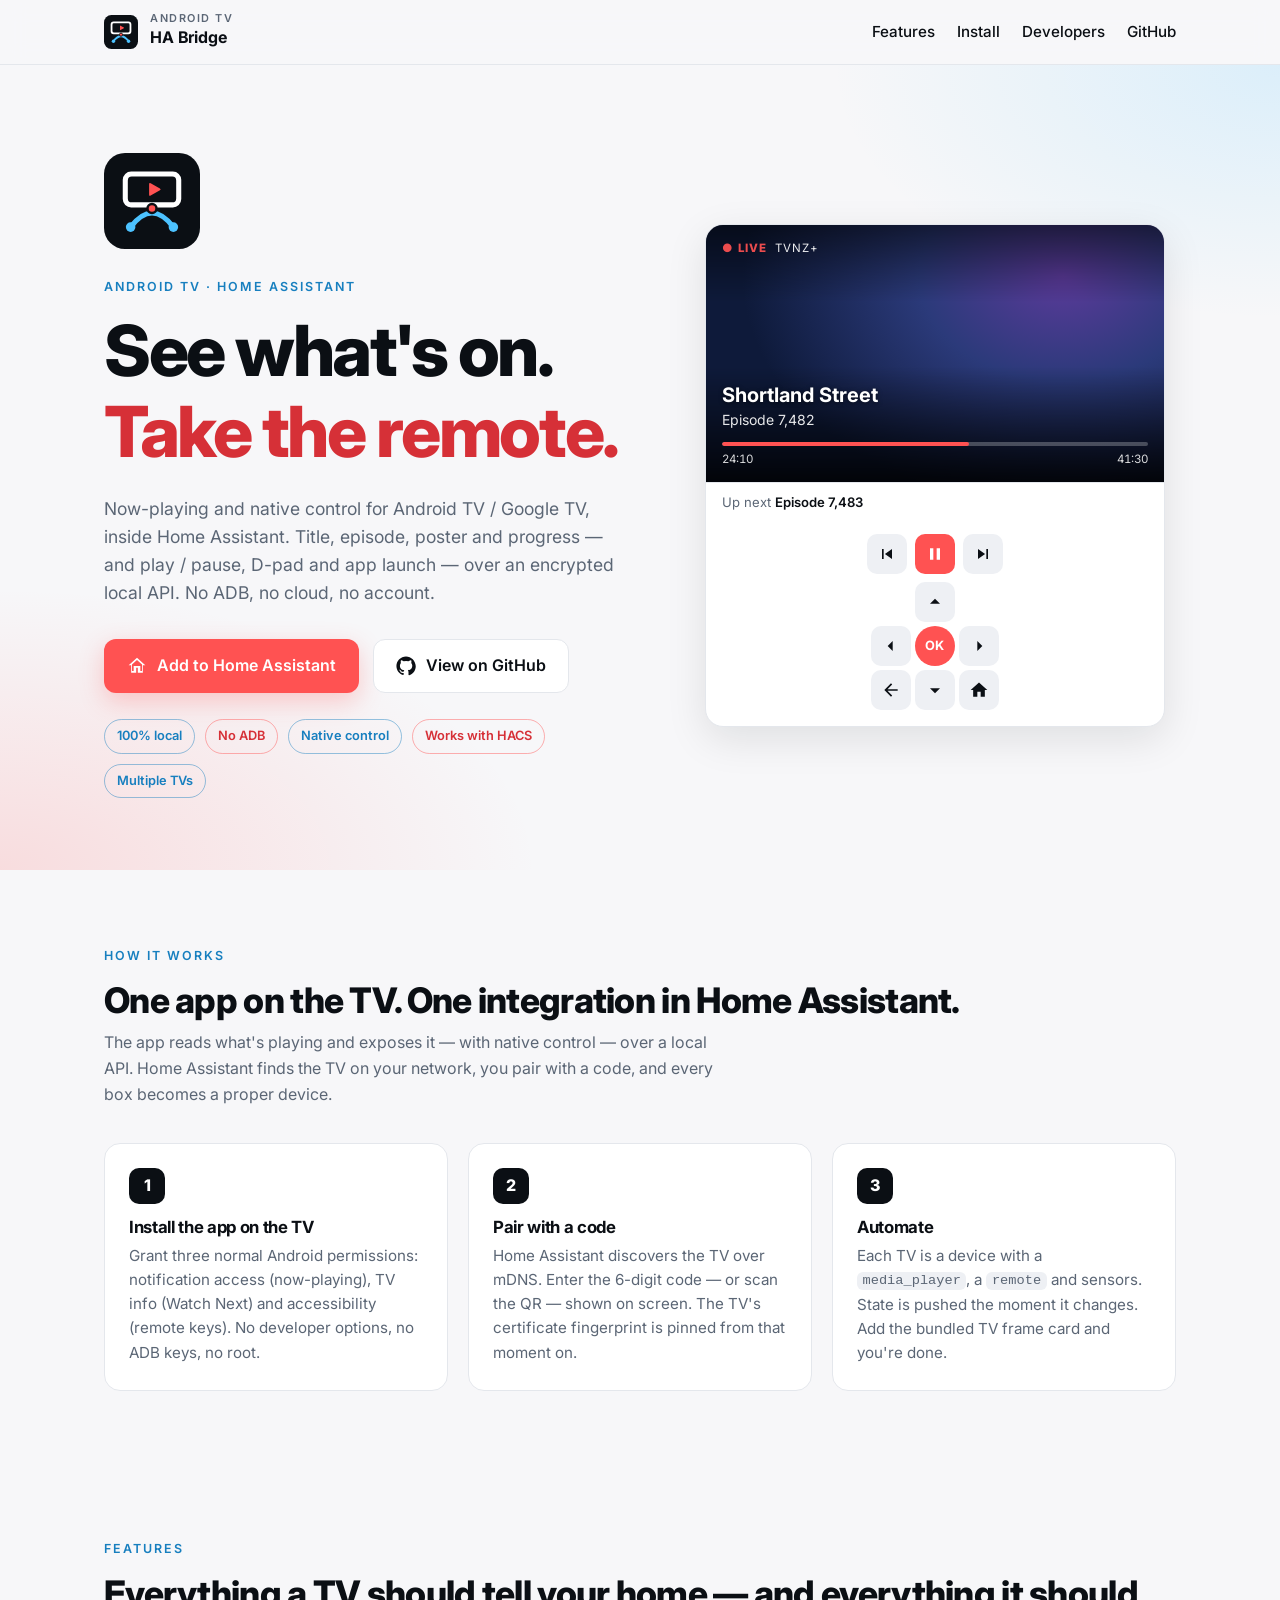
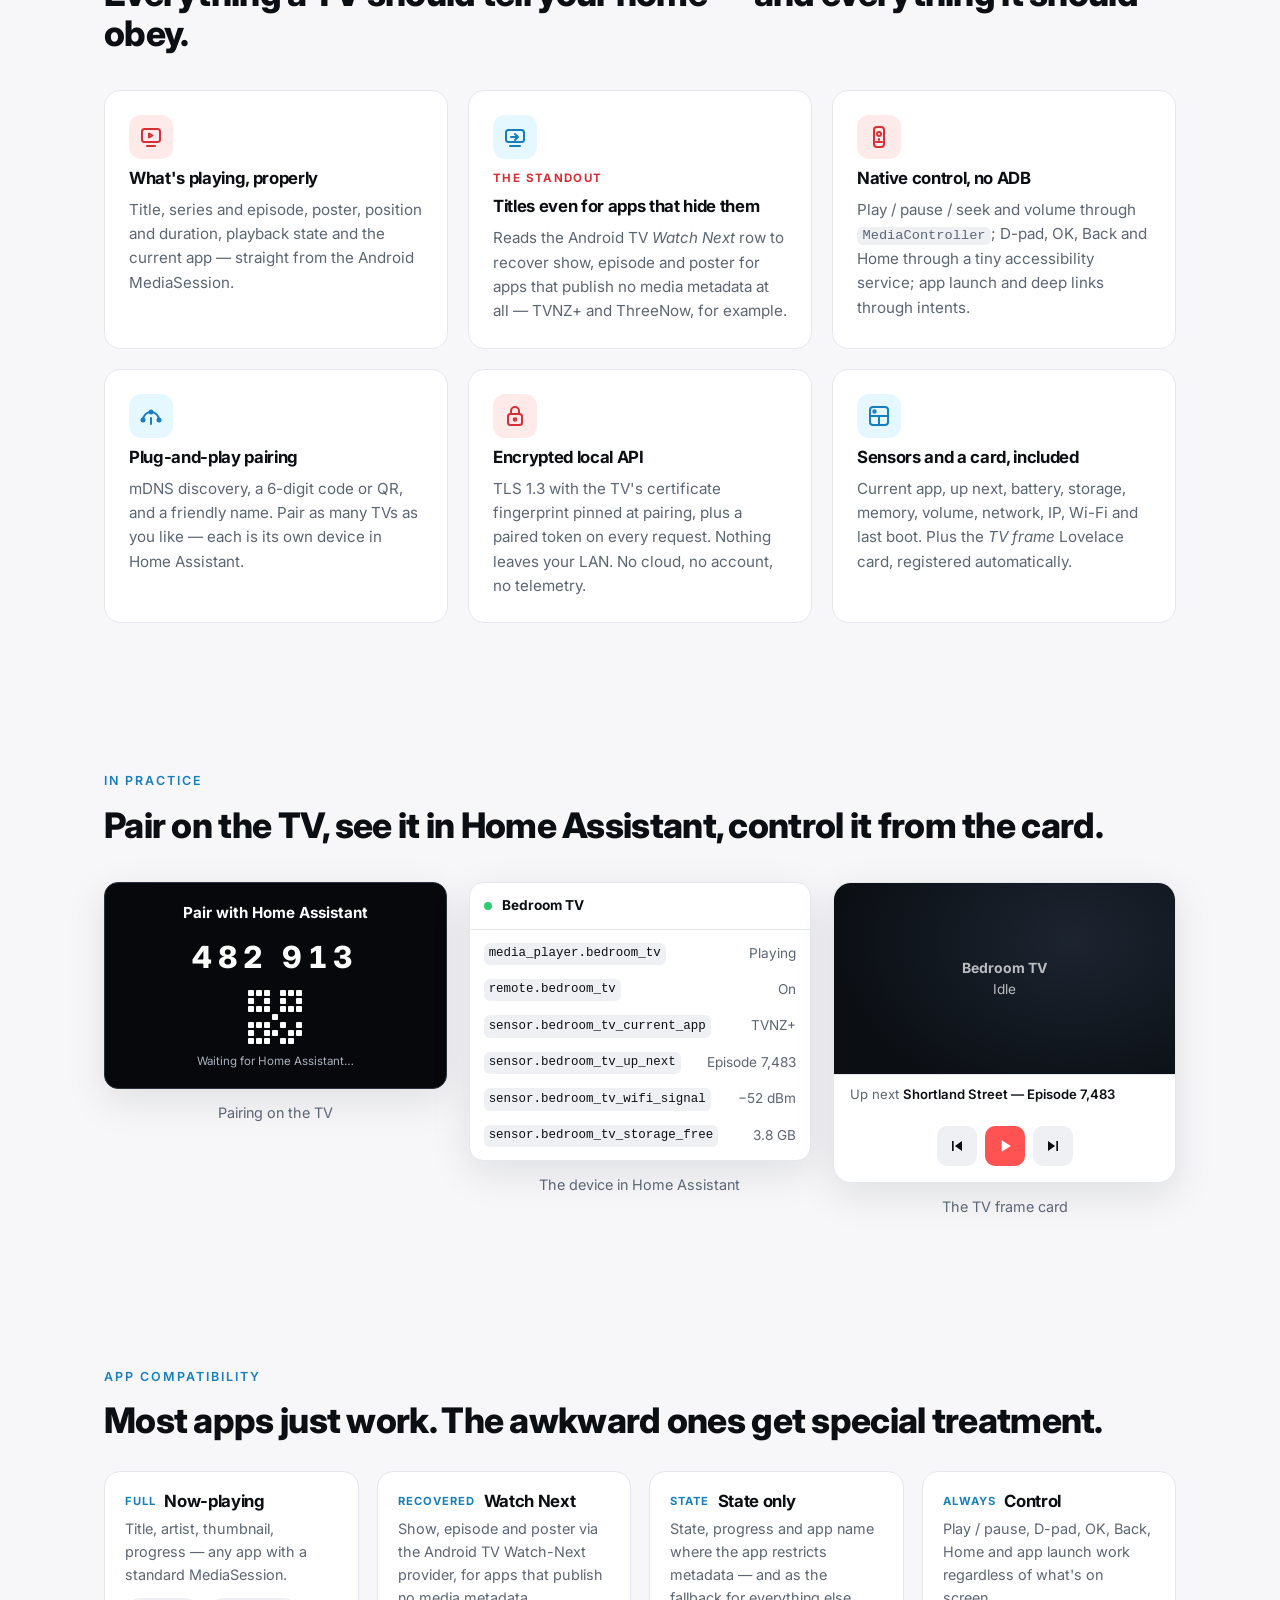
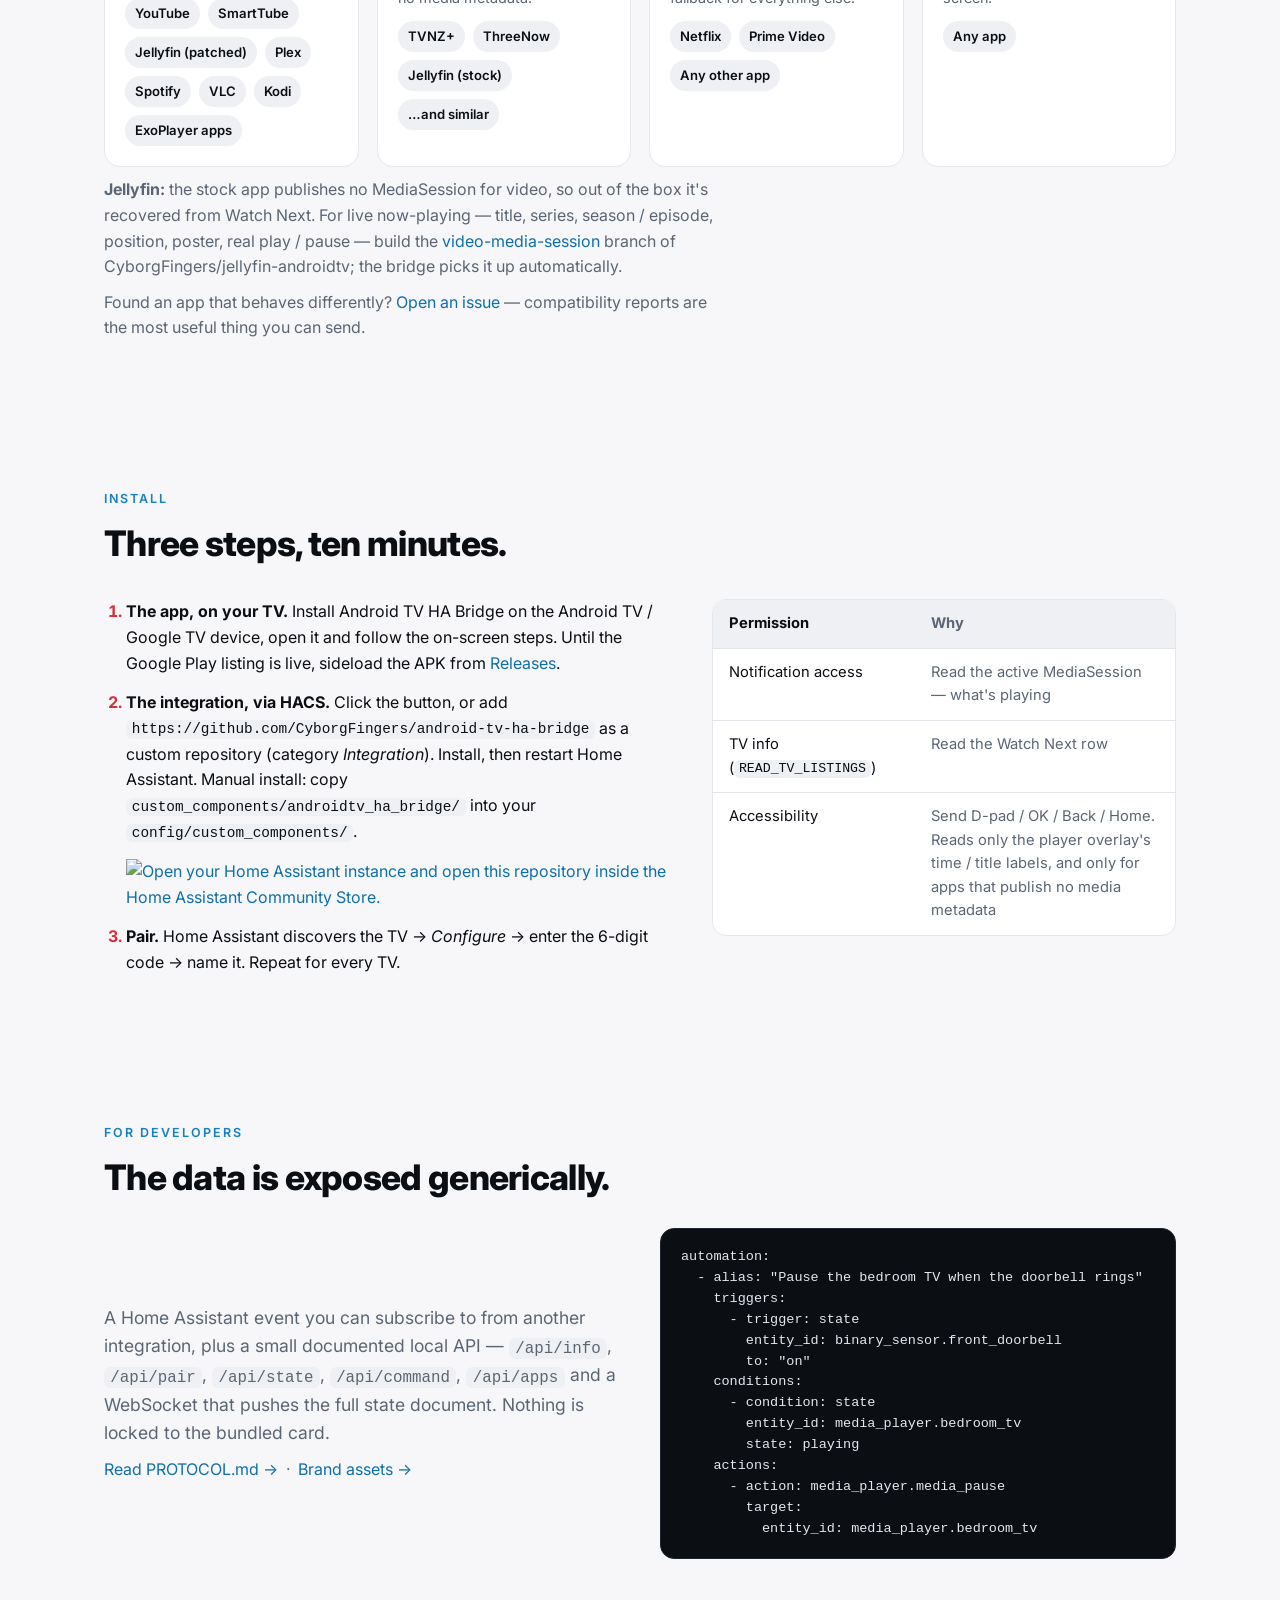
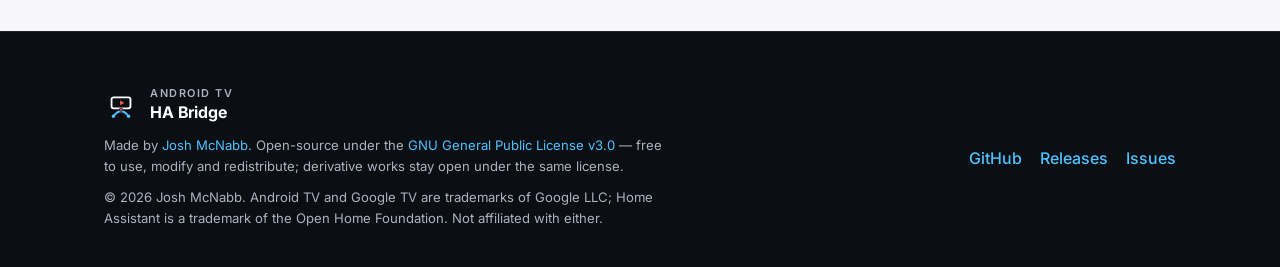
==== commit 72a8c237: "docs: app compatibility matrix + tested apps; Jellyfin needs the patched build for live now-playing " ====
--- a/docs/index.html
+++ b/docs/index.html
@@ -404,14 +404,15 @@
 
   <section id="apps">
     <div class="wrap">
-      <span class="eyebrow">Supported media apps</span>
+      <span class="eyebrow">App compatibility</span>
       <h2>Most apps just work. The awkward ones get special treatment.</h2>
       <div class="apps">
-        <div class="lvl"><h3><span class="tag">Full</span>Now-playing</h3><p>Title, artist, thumbnail, progress — any app with a standard MediaSession.</p><div class="list"><span>YouTube</span><span>SmartTube</span><span>Jellyfin</span><span>Plex</span><span>Spotify</span><span>VLC</span><span>Kodi</span><span>ExoPlayer apps</span></div></div>
-        <div class="lvl"><h3><span class="tag">Recovered</span>Watch Next</h3><p>Show, episode and poster via the Android TV Watch-Next provider, for apps that publish no media metadata.</p><div class="list"><span>TVNZ+</span><span>ThreeNow</span><span>…and similar</span></div></div>
+        <div class="lvl"><h3><span class="tag">Full</span>Now-playing</h3><p>Title, artist, thumbnail, progress — any app with a standard MediaSession.</p><div class="list"><span>YouTube</span><span>SmartTube</span><span>Jellyfin (patched)</span><span>Plex</span><span>Spotify</span><span>VLC</span><span>Kodi</span><span>ExoPlayer apps</span></div></div>
+        <div class="lvl"><h3><span class="tag">Recovered</span>Watch Next</h3><p>Show, episode and poster via the Android TV Watch-Next provider, for apps that publish no media metadata.</p><div class="list"><span>TVNZ+</span><span>ThreeNow</span><span>Jellyfin (stock)</span><span>…and similar</span></div></div>
         <div class="lvl"><h3><span class="tag">State</span>State only</h3><p>State, progress and app name where the app restricts metadata — and as the fallback for everything else.</p><div class="list"><span>Netflix</span><span>Prime Video</span><span>Any other app</span></div></div>
         <div class="lvl"><h3><span class="tag">Always</span>Control</h3><p>Play / pause, D-pad, OK, Back, Home and app launch work regardless of what's on screen.</p><div class="list"><span>Any app</span></div></div>
       </div>
+      <p class="kicker"><strong>Jellyfin:</strong> the stock app publishes no MediaSession for video, so out of the box it's recovered from Watch Next. For live now-playing — title, series, season / episode, position, poster, real play / pause — build the <a href="https://github.com/CyborgFingers/jellyfin-androidtv/tree/video-media-session">video-media-session</a> branch of CyborgFingers/jellyfin-androidtv; the bridge picks it up automatically.</p>
       <p class="kicker">Found an app that behaves differently? <a href="https://github.com/CyborgFingers/android-tv-ha-bridge/issues">Open an issue</a> — compatibility reports are the most useful thing you can send.</p>
     </div>
   </section>
@@ -432,7 +433,7 @@
           <div role="row"><span role="columnheader">Permission</span><span role="columnheader">Why</span></div>
           <div role="row"><span role="cell">Notification access</span><span role="cell">Read the active MediaSession — what's playing</span></div>
           <div role="row"><span role="cell">TV info (<code>READ_TV_LISTINGS</code>)</span><span role="cell">Read the Watch Next row</span></div>
-          <div role="row"><span role="cell">Accessibility</span><span role="cell">Send D-pad / OK / Back / Home. Reads nothing from the screen</span></div>
+          <div role="row"><span role="cell">Accessibility</span><span role="cell">Send D-pad / OK / Back / Home. Reads only the player overlay's time / title labels, and only for apps that publish no media metadata</span></div>
         </div>
       </div>
     </div>
